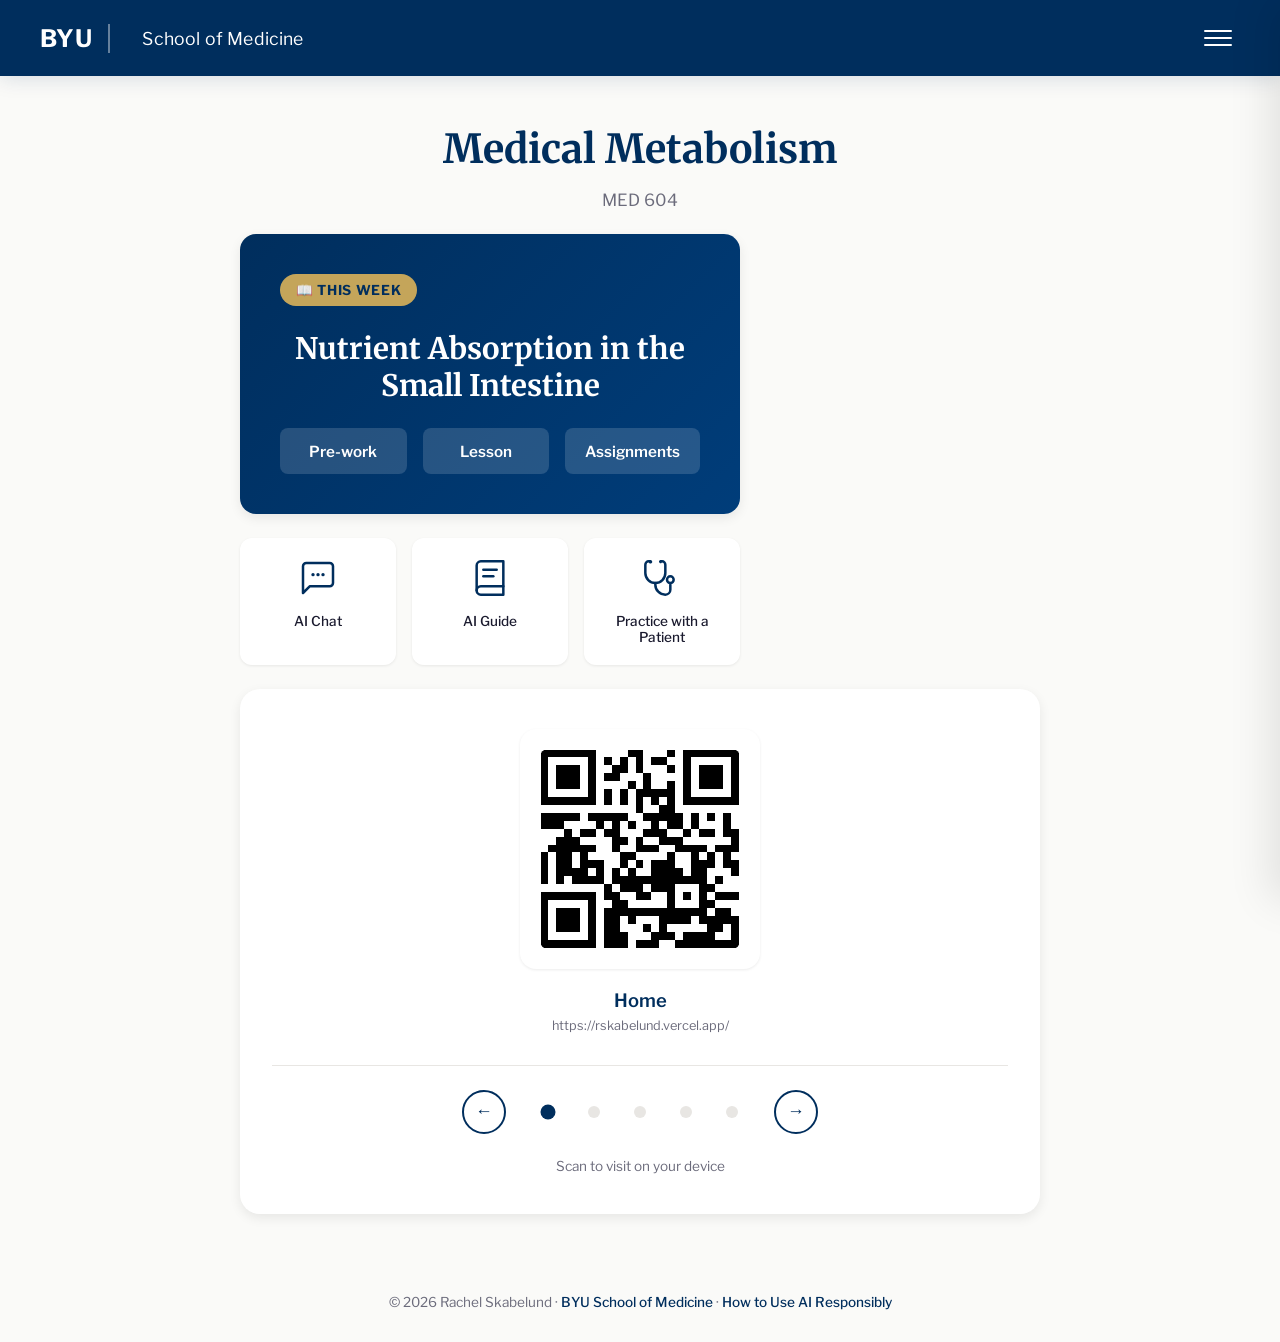
==== index.html @ 41495ac3 "Update QR codes to point to rskabelund.vercel.app" ====
<!DOCTYPE html>
<html lang="en">
<head>
    <meta charset="UTF-8">
    <meta name="viewport" content="width=device-width, initial-scale=1.0">
    <link rel="preconnect" href="https://fonts.googleapis.com">
    <link rel="preconnect" href="https://fonts.gstatic.com" crossorigin>
    <link href="https://fonts.googleapis.com/css2?family=Libre+Franklin:wght@400;500;600;700&family=Merriweather:wght@400;700&display=swap" rel="stylesheet">
    <title>MED 604 | BYU School of Medicine</title>
    <style>
        * {
            margin: 0;
            padding: 0;
            box-sizing: border-box;
        }
        
        :root {
            --byu-navy: #002E5D;
            --byu-navy-light: #003d7a;
            --byu-white: #FFFFFF;
            --gold: #C4A55A;

            --bg-cream: #FAFAF8;
            --bg-warm: #F5F4F2;
            --bg-light: #F5F4F2;
            --border-light: #e8e6e3;

            --text-primary: #1a1a2e;
            --text-secondary: #6b6b7b;
            --text-muted: #888;

            --accent: var(--byu-navy);
            --accent-light: #e8eef5;
            --cream: var(--bg-cream);
            --warm-gray: var(--bg-warm);
            --byu-light-gray: var(--bg-light);

            --shadow-sm: 0 1px 3px rgba(0, 0, 0, 0.08);
            --shadow-md: 0 4px 12px rgba(0, 0, 0, 0.08);
            --shadow-lg: 0 8px 30px rgba(0, 0, 0, 0.12);
            --shadow-hover: 0 12px 40px rgba(0, 0, 0, 0.15);

            --transition-fast: 0.15s ease;
            --transition-med: 0.25s ease;
            --transition-slow: 0.4s ease;

            --radius-sm: 8px;
            --radius-md: 12px;
            --radius-lg: 16px;

            --space-xs: 0.25rem;
            --space-sm: 0.5rem;
            --space-md: 1rem;
            --space-lg: 1.5rem;
            --space-xl: 2rem;

            --min-touch-target: 44px;
            --focus-ring: #C4A55A;
            --focus-shadow: 0 0 0 3px rgba(196, 165, 90, 0.32);
        }
        
        html {
            scroll-behavior: smooth;
        }
        
        body {
            font-family: 'Libre Franklin', -apple-system, BlinkMacSystemFont, sans-serif;
            min-height: 100vh;
            display: flex;
            flex-direction: column;
            background: var(--bg-cream);
            color: var(--text-primary);
            -webkit-font-smoothing: antialiased;
        }

        a:focus-visible,
        button:focus-visible,
        input:focus-visible,
        textarea:focus-visible,
        summary:focus-visible {
            outline: 3px solid var(--focus-ring);
            outline-offset: 2px;
            box-shadow: var(--focus-shadow);
        }
        
        /* Header */
        header {
            background: var(--byu-navy);
            padding: 1rem 2rem;
            position: sticky;
            top: 0;
            z-index: 100;
            box-shadow: 0 2px 20px rgba(0, 46, 93, 0.15);
        }
        
        .header-inner {
            max-width: 1200px;
            margin: 0 auto;
            display: flex;
            align-items: center;
            justify-content: space-between;
        }
        
        .header-brand {
            display: flex;
            align-items: center;
            gap: 1rem;
            min-height: var(--min-touch-target);
            text-decoration: none;
            transition: opacity var(--transition-fast);
        }
        
        .header-brand:hover {
            opacity: 0.9;
        }
        
        .header-brand:active {
            opacity: 0.8;
        }
        
        .logo-text {
            color: var(--byu-white);
            font-size: 1.5rem;
            font-weight: 700;
            letter-spacing: 0.02em;
            padding-right: 1rem;
            border-right: 2px solid rgba(255, 255, 255, 0.4);
            margin-right: 1rem;
        }
        
        .header-text {
            color: var(--byu-white);
            font-size: 1.1rem;
            font-weight: 400;
            letter-spacing: 0.01em;
        }
        
        .menu-toggle {
            display: flex;
            flex-direction: column;
            justify-content: center;
            gap: 5px;
            width: var(--min-touch-target);
            height: var(--min-touch-target);
            min-width: var(--min-touch-target);
            min-height: var(--min-touch-target);
            background: transparent;
            border: none;
            cursor: pointer;
            padding: 8px;
            border-radius: 6px;
            transition: background var(--transition-fast);
        }
        
        .menu-toggle:hover {
            background: rgba(255,255,255,0.1);
        }
        
        .menu-toggle span {
            width: 100%;
            height: 2px;
            background: var(--byu-white);
            border-radius: 2px;
            transition: all 0.3s cubic-bezier(0.68, -0.55, 0.265, 1.55);
            transform-origin: center;
        }
        
        .menu-toggle.active span:nth-child(1) {
            transform: rotate(45deg) translate(5px, 5px);
        }
        
        .menu-toggle.active span:nth-child(2) {
            opacity: 0;
            transform: scaleX(0);
        }
        
        .menu-toggle.active span:nth-child(3) {
            transform: rotate(-45deg) translate(5px, -5px);
        }
        
        /* Overlay */
        .overlay {
            position: fixed;
            top: 0;
            left: 0;
            width: 100%;
            height: 100%;
            background: rgba(0, 0, 0, 0);
            pointer-events: none;
            transition: background var(--transition-med);
            z-index: 998;
        }
        
        .overlay.active {
            background: rgba(0, 0, 0, 0.5);
            pointer-events: all;
        }
        
        /* Navigation Menu */
        .nav-menu {
            position: fixed;
            top: 0;
            right: 0;
            width: 300px;
            height: 100%;
            background: var(--byu-white);
            z-index: 999;
            transform: translateX(100%);
            transition: transform 0.35s cubic-bezier(0.32, 0.72, 0, 1);
            box-shadow: -10px 0 40px rgba(0, 0, 0, 0.1);
        }
        
        .nav-menu.active {
            transform: translateX(0);
        }
        
        .nav-menu ul {
            list-style: none;
            padding: 100px 0 0 0;
        }
        
        .nav-menu li {
            opacity: 0;
            transform: translateX(20px);
            transition: all 0.3s ease;
        }
        
        .nav-menu.active li {
            opacity: 1;
            transform: translateX(0);
        }
        
        .nav-menu.active li:nth-child(1) { transition-delay: 0.1s; }
        .nav-menu.active li:nth-child(2) { transition-delay: 0.15s; }
        .nav-menu.active li:nth-child(3) { transition-delay: 0.2s; }
        .nav-menu.active li:nth-child(4) { transition-delay: 0.25s; }
        .nav-menu.active li:nth-child(5) { transition-delay: 0.3s; }
        
        .nav-menu li a {
            display: flex;
            align-items: center;
            gap: 12px;
            min-height: var(--min-touch-target);
            padding: 1.25rem 2rem;
            color: var(--text-primary);
            text-decoration: none;
            font-weight: 500;
            font-size: 1.05rem;
            border-left: 3px solid transparent;
            transition: all var(--transition-fast);
        }
        
        .nav-menu li a:hover {
            background: var(--bg-warm);
            border-left-color: var(--byu-navy);
            padding-left: 2.25rem;
        }
        
        .nav-menu li a.active {
            background: var(--bg-warm);
            border-left-color: var(--gold);
            color: var(--byu-navy);
            font-weight: 600;
        }
        
        .nav-icon {
            display: inline-flex;
            align-items: center;
            justify-content: center;
            width: 24px;
            height: 24px;
            vertical-align: middle;
        }
        
        .nav-icon svg {
            width: 20px;
            height: 20px;
        }
        
        /* Main Content */
        main {
            flex: 1;
            display: flex;
            flex-direction: column;
            align-items: center;
            justify-content: center;
            padding: 3rem 1.5rem;
        }
        
        .container {
            max-width: 800px;
            width: 100%;
            text-align: center;
        }
        
        h1 {
            font-family: 'Merriweather', Georgia, serif;
            font-size: 2.5rem;
            font-weight: 700;
            color: var(--byu-navy);
            margin-bottom: 2rem;
            opacity: 0;
            transform: translateY(20px);
            animation: fadeUp 0.6s ease forwards;
        }
        
        @keyframes fadeUp {
            to {
                opacity: 1;
                transform: translateY(0);
            }
        }

        .intro-tagline {
            font-size: 1.05rem;
            color: var(--text-secondary);
            margin: -1rem 0 1.5rem;
            opacity: 0;
            transform: translateY(20px);
            animation: fadeUp 0.6s ease 0.1s forwards;
        }

        .primary-cta {
            display: inline-flex;
            align-items: center;
            justify-content: center;
            min-width: var(--min-touch-target);
            min-height: var(--min-touch-target);
            padding: 0.85rem 1.5rem;
            margin-top: 2rem;
            margin-bottom: 1.75rem;
            border-radius: 999px;
            background: var(--byu-navy);
            color: var(--byu-white);
            text-decoration: none;
            font-weight: 600;
            box-shadow: 0 6px 18px rgba(0, 46, 93, 0.24);
            transition: transform var(--transition-fast), box-shadow var(--transition-fast), background var(--transition-fast);
            opacity: 0;
            transform: translateY(20px);
            animation: fadeUp 0.6s ease 0.18s forwards;
        }

        .primary-cta:hover {
            background: var(--byu-navy-light);
            transform: translateY(-2px);
            box-shadow: 0 10px 24px rgba(0, 46, 93, 0.28);
        }

        /* QR Carousel */
        .qr-carousel {
            background: var(--byu-white);
            border-radius: 20px;
            padding: 2.5rem 2rem;
            box-shadow: var(--shadow-md);
            opacity: 0;
            transform: translateY(20px);
            animation: fadeUp 0.6s ease 0.2s forwards;
            transition: box-shadow var(--transition-med), transform var(--transition-med);
        }
        
        .qr-carousel:hover {
            box-shadow: var(--shadow-hover);
            transform: translateY(-4px);
        }
        
        .qr-display {
            position: relative;
            min-height: 300px;
            display: flex;
            flex-direction: column;
            align-items: center;
            justify-content: center;
        }
        
        .qr-slide {
            display: none;
            flex-direction: column;
            align-items: center;
            animation: slideIn 0.4s cubic-bezier(0.32, 0.72, 0, 1);
        }
        
        .qr-slide.active {
            display: flex;
        }
        
        @keyframes slideIn {
            from { 
                opacity: 0; 
                transform: scale(0.95) translateY(10px); 
            }
            to { 
                opacity: 1; 
                transform: scale(1) translateY(0); 
            }
        }
        
        .qr-code {
            background: white;
            padding: 1.25rem;
            border-radius: 16px;
            box-shadow: var(--shadow-sm);
            margin-bottom: 1.25rem;
            transition: transform var(--transition-fast), box-shadow var(--transition-fast);
        }
        
        .qr-code:hover {
            transform: scale(1.02);
            box-shadow: var(--shadow-md);
        }
        
        .qr-code img {
            display: block;
            border-radius: 8px;
        }
        
        .qr-label {
            font-size: 1.15rem;
            font-weight: 600;
            color: var(--byu-navy);
            margin-bottom: 0.35rem;
        }
        
        .qr-url {
            font-size: 0.8rem;
            color: var(--text-secondary);
            word-break: break-all;
        }
        
        /* Carousel Controls */
        .carousel-controls {
            display: flex;
            align-items: center;
            justify-content: center;
            gap: 1.25rem;
            margin-top: 2rem;
            padding-top: 1.5rem;
            border-top: 1px solid var(--border-light);
        }
        
        .carousel-btn {
            width: var(--min-touch-target);
            height: var(--min-touch-target);
            min-width: var(--min-touch-target);
            min-height: var(--min-touch-target);
            border-radius: 50%;
            border: 2px solid var(--byu-navy);
            background: transparent;
            color: var(--byu-navy);
            font-size: 1.1rem;
            cursor: pointer;
            display: flex;
            align-items: center;
            justify-content: center;
            transition: all var(--transition-fast);
        }
        
        .carousel-btn:hover {
            background: var(--byu-navy);
            color: white;
            transform: scale(1.08);
        }
        
        .carousel-btn:active {
            transform: scale(0.95);
        }
        
        .carousel-dots {
            display: flex;
            gap: 2px;
        }
        
        .carousel-dot {
            width: var(--min-touch-target);
            height: var(--min-touch-target);
            min-width: var(--min-touch-target);
            min-height: var(--min-touch-target);
            border-radius: 50%;
            border: none;
            background: transparent;
            cursor: pointer;
            padding: 0;
            display: inline-flex;
            align-items: center;
            justify-content: center;
            transition: transform var(--transition-fast);
        }

        .carousel-dot::before {
            content: '';
            width: 12px;
            height: 12px;
            border-radius: 50%;
            background: var(--border-light);
            transition: all var(--transition-fast);
        }
        
        .carousel-dot:hover::before {
            background: var(--text-secondary);
            transform: scale(1.15);
        }
        
        .carousel-dot.active::before {
            background: var(--byu-navy);
            transform: scale(1.25);
        }
        
        .scan-instruction {
            margin-top: 1.5rem;
            font-size: 0.85rem;
            color: var(--text-secondary);
        }
        
        /* This Week's Lesson */
        .lesson-feature {
            background: linear-gradient(135deg, var(--byu-navy) 0%, #003d7a 100%);
            border-radius: 16px;
            padding: 2.5rem;
            margin-top: 1.5rem;
            color: white;
            text-decoration: none;
            display: block;
            box-shadow: var(--shadow-md);
            transition: all var(--transition-fast);
            opacity: 0;
            transform: translateY(20px);
            animation: fadeUp 0.6s ease 0.2s forwards;
            width: 100%;
            max-width: 500px;
        }
        
        .lesson-feature:hover {
            transform: translateY(-4px);
            box-shadow: var(--shadow-hover);
        }
        
        .lesson-feature-header {
            display: flex;
            justify-content: space-between;
            align-items: flex-start;
            margin-bottom: 1.5rem;
        }
        
        .lesson-feature-badge {
            background: var(--gold);
            color: var(--byu-navy);
            padding: 0.5rem 1rem;
            border-radius: 50px;
            font-size: 0.85rem;
            font-weight: 700;
            text-transform: uppercase;
            letter-spacing: 0.05em;
        }
        
        .lesson-feature-qr {
            width: 70px;
            height: 70px;
            background: white;
            border-radius: 8px;
            padding: 4px;
            flex-shrink: 0;
        }
        
        .lesson-feature-qr img {
            width: 100%;
            height: 100%;
        }
        
        .lesson-feature-content h2 {
            font-family: 'Merriweather', Georgia, serif;
            font-size: 1.85rem;
            font-weight: 700;
            margin-bottom: 1.5rem;
        }
        
        .lesson-feature-cta {
            display: inline-flex;
            align-items: center;
            gap: 0.5rem;
            background: rgba(255, 255, 255, 0.15);
            padding: 0.85rem 1.25rem;
            border-radius: 8px;
            font-size: 0.95rem;
            font-weight: 600;
            transition: background var(--transition-fast);
        }
        
        .lesson-feature-links {
            display: flex;
            justify-content: space-between;
            gap: 1rem;
            margin-top: 1rem;
        }
        
        .lesson-feature-links .lesson-feature-cta {
            flex: 1;
            text-align: center;
            justify-content: center;
            color: white;
            text-decoration: none;
        }
        
        .lesson-feature-cta:hover {
            background: rgba(255, 255, 255, 0.25);
            text-decoration: none;
        }
        
        /* Quick Links */
        .quick-links {
            display: flex;
            justify-content: space-between;
            gap: 1rem;
            margin-top: 1.5rem;
            margin-bottom: 1.5rem;
            width: 100%;
            max-width: 500px;
            opacity: 0;
            transform: translateY(20px);
            animation: fadeUp 0.6s ease 0.4s forwards;
        }
        
        .quick-link {
            display: flex;
            flex-direction: column;
            align-items: center;
            gap: 0.5rem;
            padding: 1.25rem 1rem;
            background: var(--byu-white);
            border-radius: 12px;
            text-decoration: none;
            color: var(--text-primary);
            box-shadow: var(--shadow-sm);
            transition: all var(--transition-fast);
            flex: 1;
        }
        
        .quick-link:hover {
            box-shadow: var(--shadow-md);
            transform: translateY(-3px);
        }
        
        .quick-link:active {
            transform: translateY(0);
        }
        
        .quick-link-icon {
            font-size: 1.75rem;
        }
        
        .quick-link-label {
            font-size: 0.85rem;
            font-weight: 500;
        }
        
        /* Footer */
        footer {
            text-align: center;
            padding: 2rem;
            color: var(--text-secondary);
            font-size: 0.85rem;
            opacity: 0;
            animation: fadeUp 0.6s ease 0.6s forwards;
        }
        
        footer a {
            color: var(--byu-navy);
            text-decoration: none;
            font-weight: 500;
        }
        
        footer a:hover {
            text-decoration: underline;
        }

        @media (prefers-reduced-motion: reduce) {
            html {
                scroll-behavior: auto;
            }

            *, *::before, *::after {
                animation-duration: 0.01ms !important;
                animation-iteration-count: 1 !important;
                transition-duration: 0.01ms !important;
                scroll-behavior: auto !important;
            }

            .qr-carousel:hover,
            .quick-link:hover,
            .carousel-btn:hover,
            .primary-cta:hover {
                transform: none;
            }
        }
        
        /* Mobile */
        @media (max-width: 600px) {
            header {
                padding: 0.875rem 1.25rem;
            }
            
            .logo-text {
                font-size: 1.25rem;
                padding-right: 0.75rem;
                margin-right: 0.75rem;
            }
            
            .header-text {
                font-size: 0.9rem;
            }
            
            h1 {
                font-size: 1.85rem;
            }

            .intro-tagline {
                font-size: 0.95rem;
                margin-bottom: 1.25rem;
            }

            .primary-cta {
                width: 100%;
                margin-bottom: 1.25rem;
            }
            
            .qr-carousel {
                padding: 1.75rem 1.5rem;
                border-radius: 16px;
            }
            
            .nav-menu {
                width: 280px;
            }
            
            .quick-links {
                flex-wrap: wrap;
                gap: 1rem;
            }
        }
    </style>
    <link rel="stylesheet" href="nav.css">
</head>
<body>
    <div class="overlay" onclick="toggleMenu()"></div>
    
    <header>
        <div class="header-inner">
            <a href="index.html" class="header-brand">
                <span class="logo-text">BYU</span>
                <span class="header-text">School of Medicine</span>
            </a>
            <button class="menu-toggle" onclick="toggleMenu()" aria-label="Menu">
                <span></span>
                <span></span>
                <span></span>
            </button>
        </div>
    </header>
    
    <nav class="nav-menu">
        <ul>
            <li><a href="index.html" class="active"><span class="nav-icon"><svg viewBox="0 0 24 24" fill="none" stroke="#002E5D" stroke-width="1.5" stroke-linecap="round" stroke-linejoin="round"><path d="M3 9l9-7 9 7v11a2 2 0 0 1-2 2H5a2 2 0 0 1-2-2z"></path><polyline points="9 22 9 12 15 12 15 22"></polyline></svg></span> Home</a></li>
            <li><a href="lesson.html"><span class="nav-icon"><svg viewBox="0 0 24 24" fill="none" stroke="#002E5D" stroke-width="1.5" stroke-linecap="round" stroke-linejoin="round"><rect x="3" y="4" width="18" height="18" rx="2" ry="2"></rect><line x1="16" y1="2" x2="16" y2="6"></line><line x1="8" y1="2" x2="8" y2="6"></line><line x1="3" y1="10" x2="21" y2="10"></line></svg></span> This Week's Lesson</a></li>
            <li><a href="tutor.html"><span class="nav-icon"><svg viewBox="0 0 24 24" fill="none" stroke="#002E5D" stroke-width="1.5" stroke-linecap="round" stroke-linejoin="round"><path d="M4.8 2.3A.3.3 0 1 0 5 2H4a2 2 0 0 0-2 2v5a6 6 0 0 0 6 6v0a6 6 0 0 0 6-6V4a2 2 0 0 0-2-2h-1a.2.2 0 1 0 .3.3"></path><path d="M8 15v1a6 6 0 0 0 6 6v0a3 3 0 0 0 3-3v-3"></path><circle cx="17" cy="13" r="2"></circle></svg></span> Practice with a Patient</a></li>
            <li><a href="chat.html"><span class="nav-icon"><svg viewBox="0 0 24 24" fill="none" stroke="#002E5D" stroke-width="1.5" stroke-linecap="round" stroke-linejoin="round"><path d="M21 15a2 2 0 0 1-2 2H7l-4 4V5a2 2 0 0 1 2-2h14a2 2 0 0 1 2 2z"></path><circle cx="9" cy="10" r="1" fill="#002E5D" stroke="none"></circle><circle cx="12" cy="10" r="1" fill="#002E5D" stroke="none"></circle><circle cx="15" cy="10" r="1" fill="#002E5D" stroke="none"></circle></svg></span> AI Chat</a></li>
            <li><a href="ai-guide.html"><span class="nav-icon"><svg viewBox="0 0 24 24" fill="none" stroke="#002E5D" stroke-width="1.5" stroke-linecap="round" stroke-linejoin="round"><path d="M4 19.5A2.5 2.5 0 0 1 6.5 17H20"></path><path d="M6.5 2H20v20H6.5A2.5 2.5 0 0 1 4 19.5v-15A2.5 2.5 0 0 1 6.5 2z"></path><line x1="8" y1="7" x2="16" y2="7"></line><line x1="8" y1="11" x2="14" y2="11"></line></svg></span> AI Guide</a></li>
        </ul>
    </nav>
    
    <main>
        <div class="container">
            <h1>Medical Metabolism</h1>
            <p class="intro-tagline">MED 604</p>
            <div class="lesson-feature">
                <div class="lesson-feature-header">
                    <span class="lesson-feature-badge">📖 This Week</span>
                </div>
                <div class="lesson-feature-content">
                    <h2>Nutrient Absorption in the Small Intestine</h2>
                    <div class="lesson-feature-links">
                        <a href="lesson.html#prework" class="lesson-feature-cta">Pre-work</a>
                        <a href="lesson.html#lesson" class="lesson-feature-cta">Lesson</a>
                        <a href="lesson.html#assignments" class="lesson-feature-cta">Assignments</a>
                    </div>
                </div>
            </div>
            
            <div class="quick-links">
                <a href="chat.html" class="quick-link">
                    <span class="quick-link-icon">
                        <svg width="40" height="40" viewBox="0 0 24 24" fill="none" stroke="#002E5D" stroke-width="1.5" stroke-linecap="round" stroke-linejoin="round">
                            <path d="M21 15a2 2 0 0 1-2 2H7l-4 4V5a2 2 0 0 1 2-2h14a2 2 0 0 1 2 2z"></path>
                            <circle cx="9" cy="10" r="1" fill="#002E5D" stroke="none"></circle>
                            <circle cx="12" cy="10" r="1" fill="#002E5D" stroke="none"></circle>
                            <circle cx="15" cy="10" r="1" fill="#002E5D" stroke="none"></circle>
                        </svg>
                    </span>
                    <span class="quick-link-label">AI Chat</span>
                </a>
                <a href="ai-guide.html" class="quick-link">
                    <span class="quick-link-icon">
                        <svg width="40" height="40" viewBox="0 0 24 24" fill="none" stroke="#002E5D" stroke-width="1.5" stroke-linecap="round" stroke-linejoin="round">
                            <path d="M4 19.5A2.5 2.5 0 0 1 6.5 17H20"></path>
                            <path d="M6.5 2H20v20H6.5A2.5 2.5 0 0 1 4 19.5v-15A2.5 2.5 0 0 1 6.5 2z"></path>
                            <line x1="8" y1="7" x2="16" y2="7"></line>
                            <line x1="8" y1="11" x2="14" y2="11"></line>
                        </svg>
                    </span>
                    <span class="quick-link-label">AI Guide</span>
                </a>
                <a href="tutor.html" class="quick-link">
                    <span class="quick-link-icon">
                        <svg width="40" height="40" viewBox="0 0 24 24" fill="none" stroke="#002E5D" stroke-width="1.5" stroke-linecap="round" stroke-linejoin="round">
                            <path d="M4.8 2.3A.3.3 0 1 0 5 2H4a2 2 0 0 0-2 2v5a6 6 0 0 0 6 6v0a6 6 0 0 0 6-6V4a2 2 0 0 0-2-2h-1a.2.2 0 1 0 .3.3"></path>
                            <path d="M8 15v1a6 6 0 0 0 6 6v0a3 3 0 0 0 3-3v-3"></path>
                            <circle cx="17" cy="13" r="2"></circle>
                        </svg>
                    </span>
                    <span class="quick-link-label">Practice with a Patient</span>
                </a>
            </div>
            
            <div class="qr-carousel">
                <div class="qr-display" id="qrDisplay">
                    <!-- QR slides generated by JS -->
                </div>
                
                <div class="carousel-controls">
                    <button class="carousel-btn" onclick="prevSlide()" aria-label="Previous">←</button>
                    <div class="carousel-dots" id="carouselDots"></div>
                    <button class="carousel-btn" onclick="nextSlide()" aria-label="Next">→</button>
                </div>
                
                <p class="scan-instruction">Scan to visit on your device</p>
            </div>
        </div>
    </main>
    
    <footer>
        &copy; 2026 Rachel Skabelund · <a href="https://byu.edu">BYU School of Medicine</a> · <a href="ai-guide.html#responsible-use">How to Use AI Responsibly</a>
    </footer>
    
    <script>
        function toggleMenu() {
            document.querySelector('.menu-toggle').classList.toggle('active');
            document.querySelector('.nav-menu').classList.toggle('active');
            document.querySelector('.overlay').classList.toggle('active');
            document.body.style.overflow = document.body.style.overflow === 'hidden' ? '' : 'hidden';
        }
        
        // Close menu on escape
        document.addEventListener('keydown', (e) => {
            if (e.key === 'Escape') {
                document.querySelector('.menu-toggle').classList.remove('active');
                document.querySelector('.nav-menu').classList.remove('active');
                document.querySelector('.overlay').classList.remove('active');
                document.body.style.overflow = '';
            }
        });
        
        // QR Carousel
        const pages = [
            { name: 'Home', url: 'https://rskabelund.vercel.app/', qr: 'images/qr-home.png' },
            { name: "This Week's Lesson", url: 'https://rskabelund.vercel.app/lesson.html', qr: 'images/qr-lesson.png' },
            { name: 'Practice with a Patient', url: 'https://rskabelund.vercel.app/tutor.html', qr: 'images/qr-tutor.png' },
            { name: 'AI Chat', url: 'https://rskabelund.vercel.app/chat.html', qr: 'images/qr-chat.png' },
            { name: 'AI Guide', url: 'https://rskabelund.vercel.app/ai-guide.html', qr: 'images/qr-guide.png' }
        ];
        
        let currentSlide = 0;
        
        function initCarousel() {
            const display = document.getElementById('qrDisplay');
            const dotsContainer = document.getElementById('carouselDots');
            
            pages.forEach((page, i) => {
                const slide = document.createElement('div');
                slide.className = 'qr-slide' + (i === 0 ? ' active' : '');
                slide.innerHTML = `
                    <div class="qr-code">
                        <img src="${page.qr}" alt="QR code for ${page.name}" width="200" height="200">
                    </div>
                    <div class="qr-label">${page.name}</div>
                    <div class="qr-url">${page.url}</div>
                `;
                display.appendChild(slide);
                
                const dot = document.createElement('button');
                dot.className = 'carousel-dot' + (i === 0 ? ' active' : '');
                dot.onclick = () => goToSlide(i);
                dot.setAttribute('aria-label', `Go to ${page.name}`);
                dotsContainer.appendChild(dot);
            });
        }
        
        function goToSlide(index) {
            const slides = document.querySelectorAll('.qr-slide');
            const dots = document.querySelectorAll('.carousel-dot');
            
            slides[currentSlide].classList.remove('active');
            dots[currentSlide].classList.remove('active');
            
            currentSlide = index;
            if (currentSlide >= slides.length) currentSlide = 0;
            if (currentSlide < 0) currentSlide = slides.length - 1;
            
            slides[currentSlide].classList.add('active');
            dots[currentSlide].classList.add('active');
        }
        
        function nextSlide() { goToSlide(currentSlide + 1); }
        function prevSlide() { goToSlide(currentSlide - 1); }
        
        // Keyboard nav
        document.addEventListener('keydown', (e) => {
            if (e.key === 'ArrowRight') nextSlide();
            if (e.key === 'ArrowLeft') prevSlide();
        });
        
        // Touch swipe
        let touchStartX = 0;
        const carousel = document.querySelector('.qr-carousel');
        carousel.addEventListener('touchstart', e => touchStartX = e.touches[0].clientX, { passive: true });
        carousel.addEventListener('touchend', e => {
            const diff = touchStartX - e.changedTouches[0].clientX;
            if (Math.abs(diff) > 50) diff > 0 ? nextSlide() : prevSlide();
        }, { passive: true });
        
        // Auto-advance every 5s (pause on hover); disable for reduced motion users
        const prefersReducedMotion = window.matchMedia('(prefers-reduced-motion: reduce)');
        let autoAdvance;

        function startAutoAdvance() {
            if (prefersReducedMotion.matches) return;
            clearInterval(autoAdvance);
            autoAdvance = setInterval(nextSlide, 5000);
        }

        function stopAutoAdvance() {
            clearInterval(autoAdvance);
        }

        carousel.addEventListener('mouseenter', stopAutoAdvance);
        carousel.addEventListener('mouseleave', startAutoAdvance);
        prefersReducedMotion.addEventListener('change', () => {
            if (prefersReducedMotion.matches) {
                stopAutoAdvance();
            } else {
                startAutoAdvance();
            }
        });
        
        initCarousel();
        startAutoAdvance();
    </script>
    <script src="auth.js"></script>
</body>
</html>
---- nav.css ----
/* Shared Navigation Styles */

.menu-toggle {
    display: flex;
    flex-direction: column;
    justify-content: center;
    gap: 5px;
    width: var(--min-touch-target);
    height: var(--min-touch-target);
    min-width: var(--min-touch-target);
    min-height: var(--min-touch-target);
    background: transparent;
    border: none;
    cursor: pointer;
    padding: 8px;
    border-radius: 6px;
    transition: background var(--transition-fast);
}

.menu-toggle:hover {
    background: rgba(255,255,255,0.1);
}

.menu-toggle span {
    width: 100%;
    height: 2px;
    background: var(--byu-white);
    border-radius: 2px;
    transition: all 0.3s cubic-bezier(0.68, -0.55, 0.265, 1.55);
    transform-origin: center;
}

.menu-toggle.active span:nth-child(1) {
    transform: rotate(45deg) translate(5px, 5px);
}

.menu-toggle.active span:nth-child(2) {
    opacity: 0;
    transform: scaleX(0);
}

.menu-toggle.active span:nth-child(3) {
    transform: rotate(-45deg) translate(5px, -5px);
}

/* Overlay */
.overlay {
    position: fixed;
    top: 0;
    left: 0;
    width: 100%;
    height: 100%;
    background: rgba(0, 0, 0, 0);
    pointer-events: none;
    transition: background var(--transition-med);
    z-index: 998;
}

.overlay.active {
    background: rgba(0, 0, 0, 0.5);
    pointer-events: all;
}

/* Navigation Menu */
.nav-menu {
    position: fixed;
    top: 0;
    right: 0;
    width: 300px;
    height: 100%;
    background: var(--byu-white);
    z-index: 999;
    transform: translateX(100%);
    transition: transform 0.35s cubic-bezier(0.32, 0.72, 0, 1);
    box-shadow: -10px 0 40px rgba(0, 0, 0, 0.1);
}

.nav-menu.active {
    transform: translateX(0);
}

.nav-menu ul {
    list-style: none;
    padding: 100px 0 0 0;
}

.nav-menu li {
    opacity: 0;
    transform: translateX(20px);
    transition: all 0.3s ease;
}

.nav-menu.active li {
    opacity: 1;
    transform: translateX(0);
}

.nav-menu.active li:nth-child(1) { transition-delay: 0.1s; }
.nav-menu.active li:nth-child(2) { transition-delay: 0.15s; }
.nav-menu.active li:nth-child(3) { transition-delay: 0.2s; }
.nav-menu.active li:nth-child(4) { transition-delay: 0.25s; }
.nav-menu.active li:nth-child(5) { transition-delay: 0.3s; }
.nav-menu.active li:nth-child(6) { transition-delay: 0.35s; }

.nav-menu li a {
    display: flex;
    align-items: center;
    gap: 12px;
    min-height: var(--min-touch-target);
    padding: 1.25rem 2rem;
    color: var(--text-primary);
    text-decoration: none;
    font-weight: 500;
    font-size: 1.05rem;
    border-left: 3px solid transparent;
    transition: all var(--transition-fast);
}

.nav-menu li a:hover {
    background: var(--bg-warm);
    border-left-color: var(--byu-navy);
    padding-left: 2.25rem;
}

.nav-menu li a.active {
    background: var(--bg-warm);
    border-left-color: var(--gold);
    color: var(--byu-navy);
    font-weight: 600;
}

.nav-icon {
    display: inline-flex;
    align-items: center;
    justify-content: center;
    width: 24px;
    height: 24px;
    vertical-align: middle;
}

.nav-icon svg {
    width: 20px;
    height: 20px;
}

/* Responsive adjustments */
@media (max-width: 480px) {
    .nav-menu {
        width: 100%;
    }
}
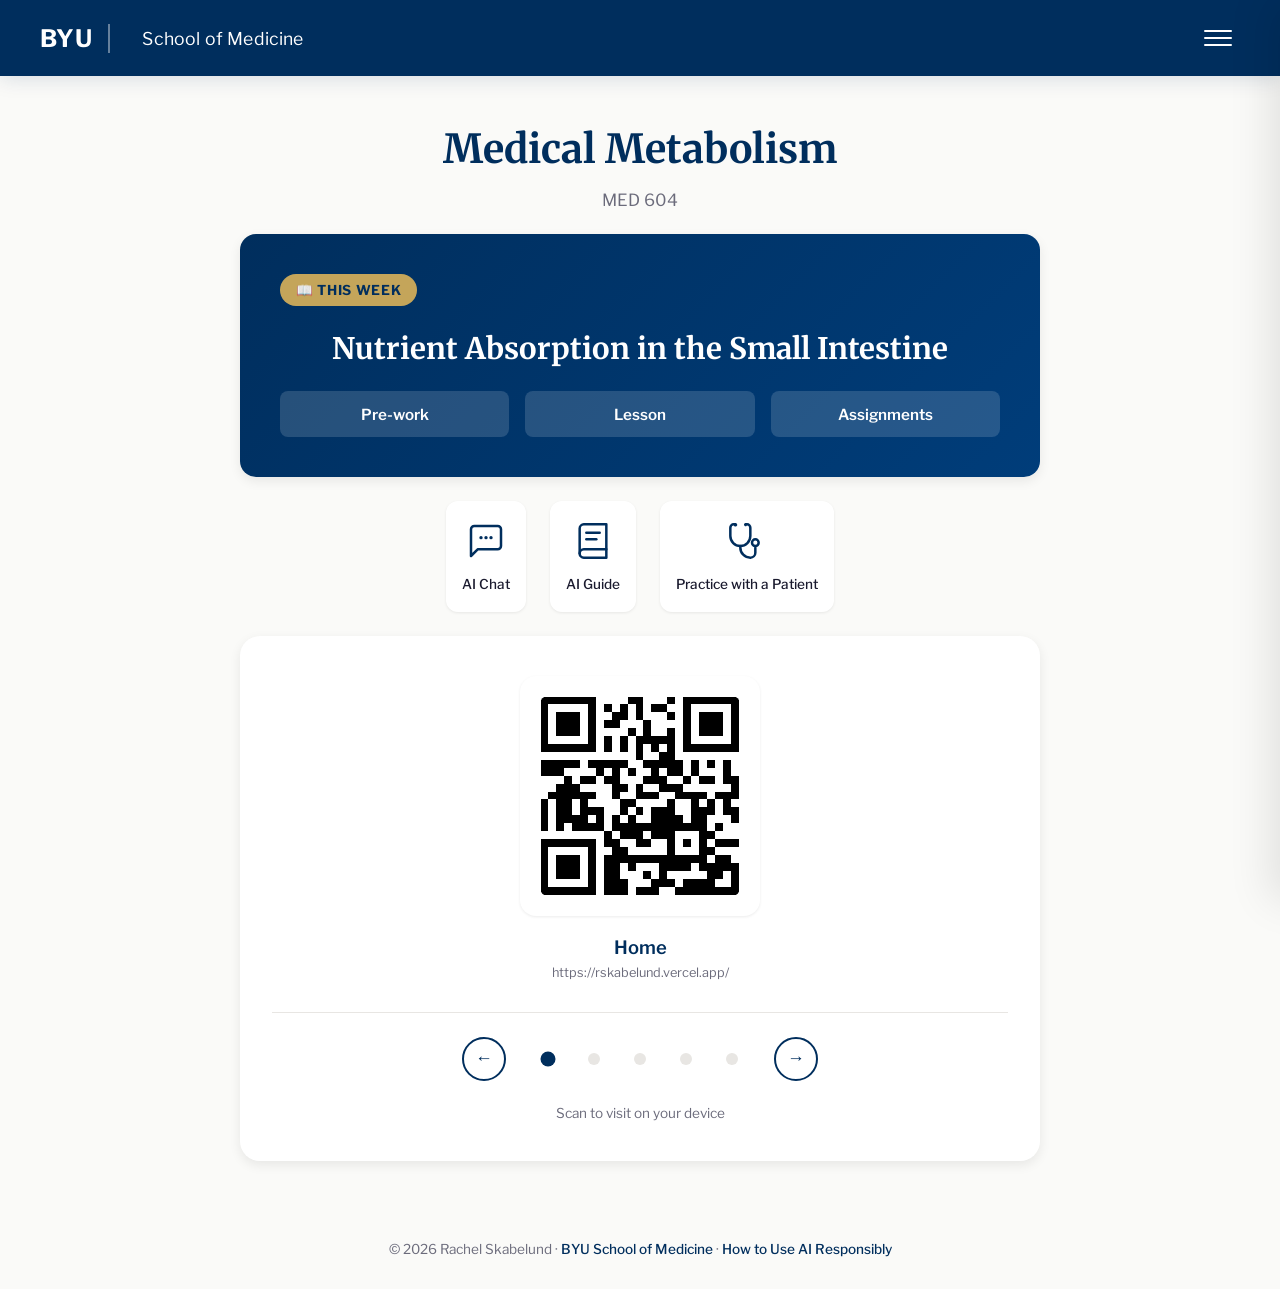
==== commit 6c403e85: "Revert lesson panel width, keep taller height" ====
--- a/index.html
+++ b/index.html
@@ -525,8 +525,6 @@
             opacity: 0;
             transform: translateY(20px);
             animation: fadeUp 0.6s ease 0.2s forwards;
-            width: 100%;
-            max-width: 500px;
         }
         
         .lesson-feature:hover {
@@ -608,12 +606,10 @@
         /* Quick Links */
         .quick-links {
             display: flex;
-            justify-content: space-between;
-            gap: 1rem;
+            justify-content: center;
+            gap: 1.5rem;
             margin-top: 1.5rem;
             margin-bottom: 1.5rem;
-            width: 100%;
-            max-width: 500px;
             opacity: 0;
             transform: translateY(20px);
             animation: fadeUp 0.6s ease 0.4s forwards;
@@ -631,7 +627,6 @@
             color: var(--text-primary);
             box-shadow: var(--shadow-sm);
             transition: all var(--transition-fast);
-            flex: 1;
         }
         
         .quick-link:hover {
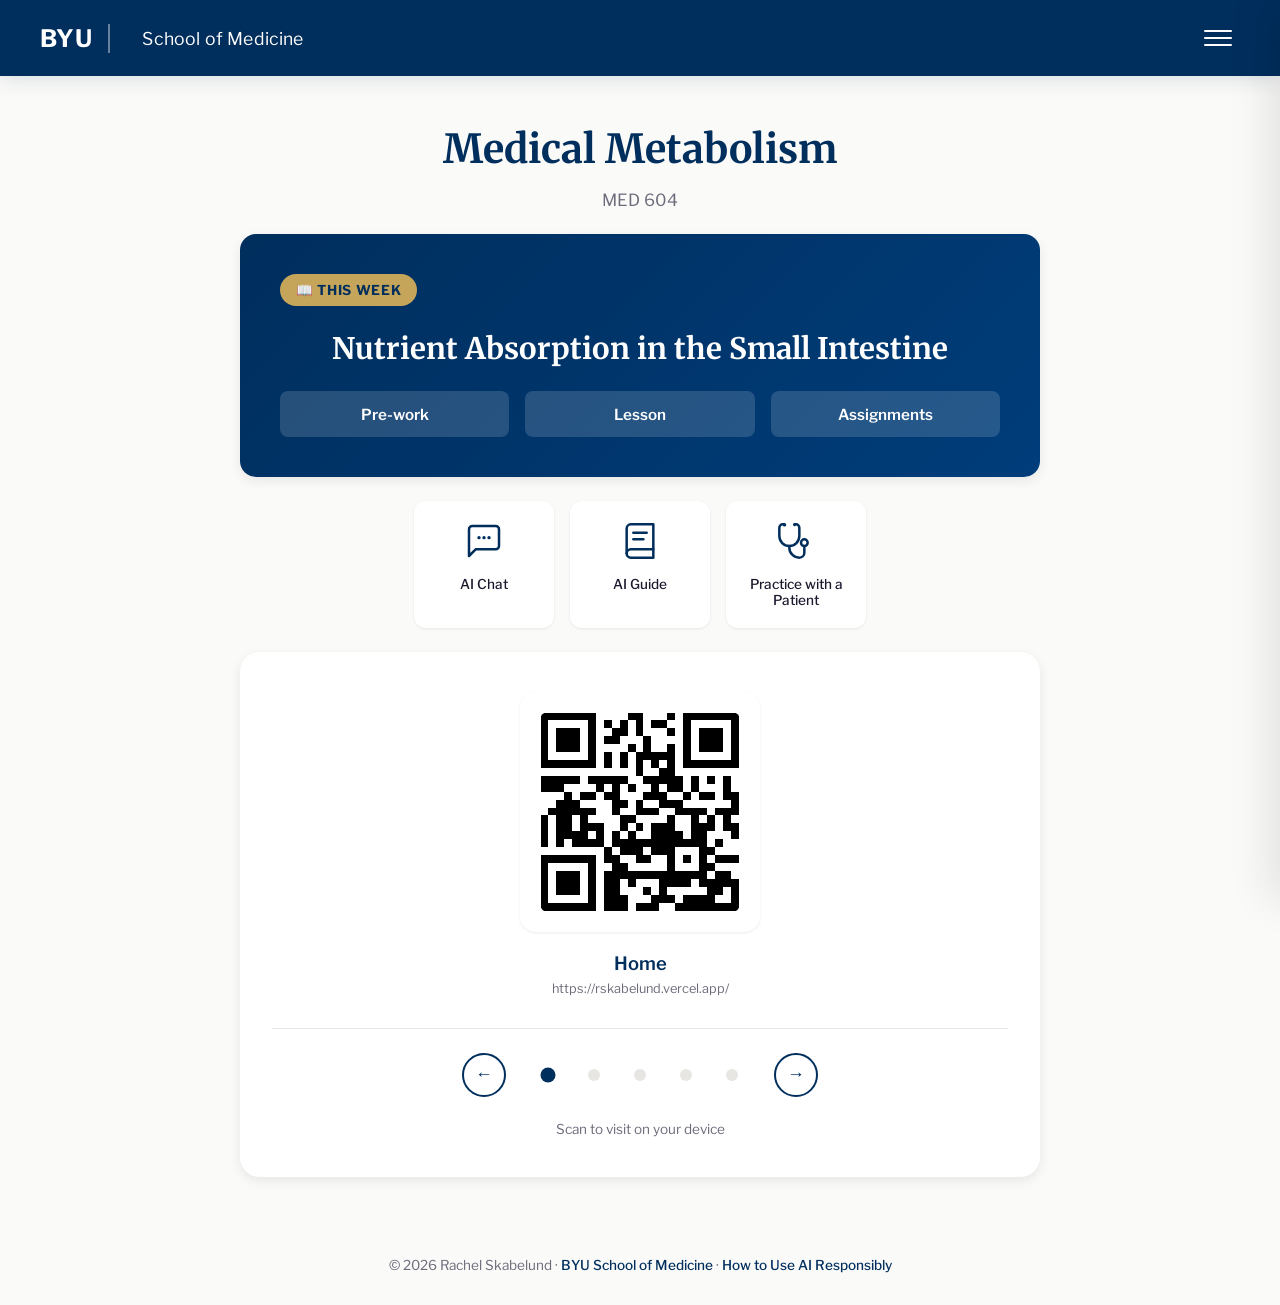
==== commit a3c68243: "Quick links: same width, evenly spaced, centered" ====
--- a/index.html
+++ b/index.html
@@ -607,12 +607,16 @@
         .quick-links {
             display: flex;
             justify-content: center;
-            gap: 1.5rem;
+            gap: 1rem;
             margin-top: 1.5rem;
             margin-bottom: 1.5rem;
             opacity: 0;
             transform: translateY(20px);
             animation: fadeUp 0.6s ease 0.4s forwards;
+        }
+        
+        .quick-links .quick-link {
+            width: 140px;
         }
         
         .quick-link {
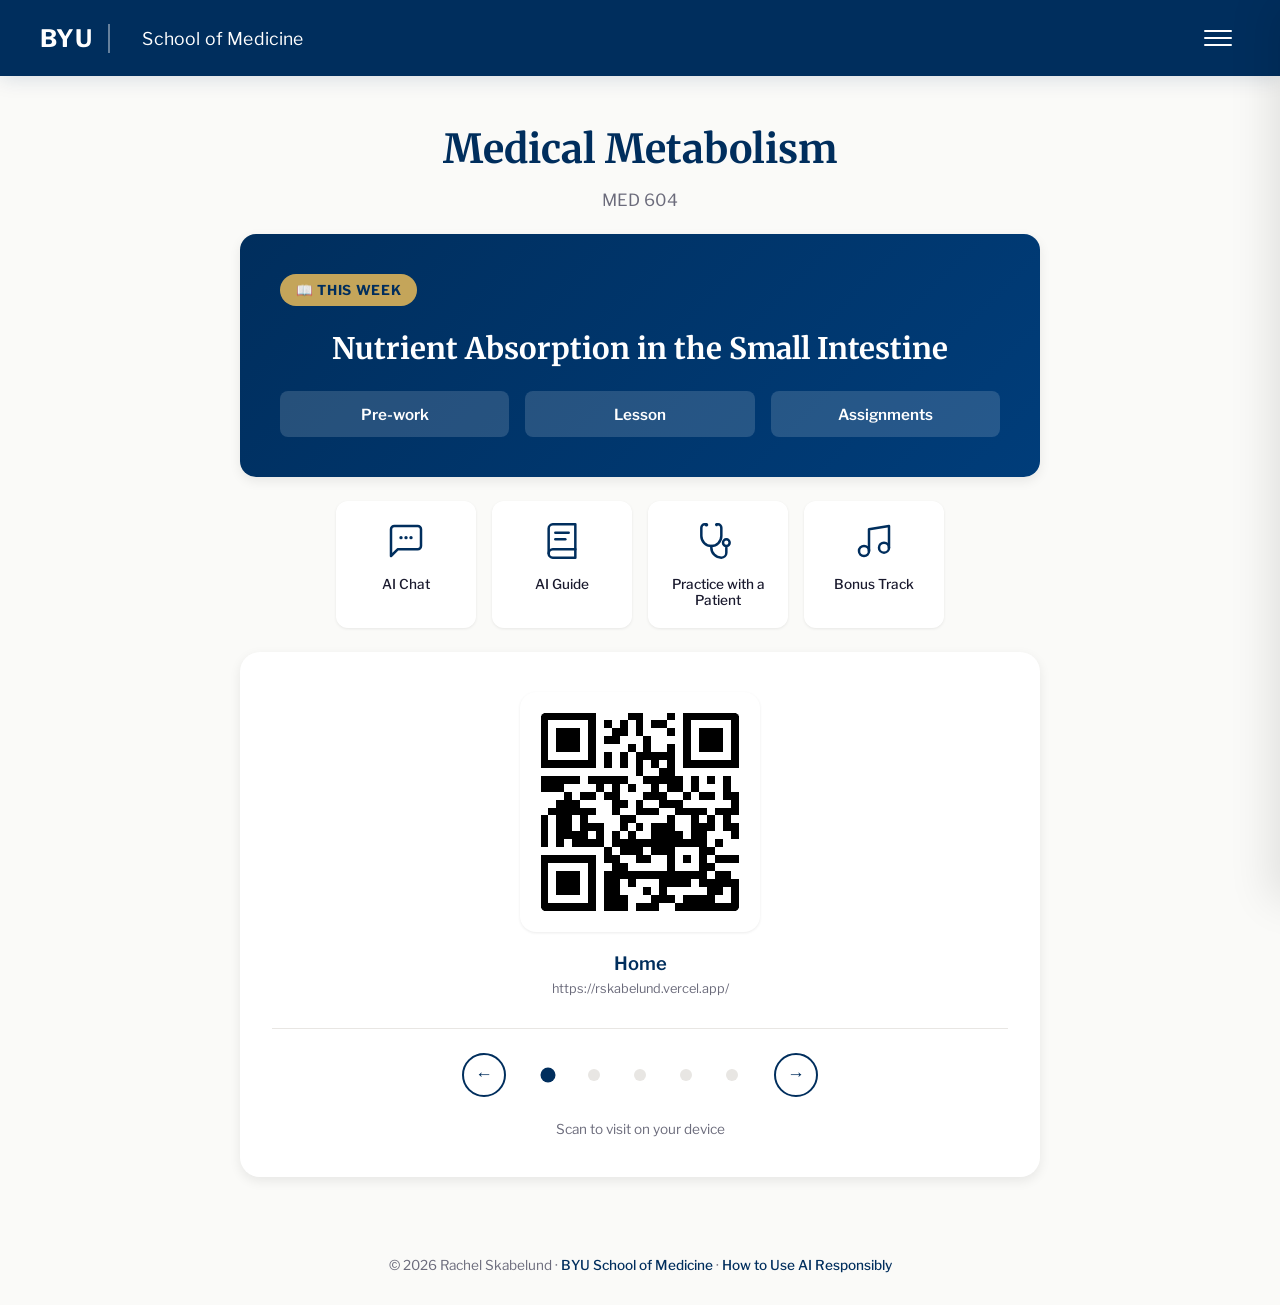
==== commit be83b086: "Add Bonus Track music link to quick links" ====
--- a/index.html
+++ b/index.html
@@ -733,6 +733,20 @@
             .quick-links {
                 flex-wrap: wrap;
                 gap: 1rem;
+            }
+            
+            .lesson-feature-links {
+                gap: 0.5rem;
+            }
+            
+            .lesson-feature-links .lesson-feature-cta {
+                padding: 0.6rem 0.5rem;
+                font-size: 0.85rem;
+                white-space: nowrap;
+            }
+            
+            .lesson-feature {
+                padding: 1.25rem;
             }
         }
     </style>
@@ -816,6 +830,16 @@
                     </span>
                     <span class="quick-link-label">Practice with a Patient</span>
                 </a>
+                <a href="https://www.mureka.ai/song-detail/8xMiPh2u9z1DxMuVgkU9GD?is_from_share=1" target="_blank" class="quick-link">
+                    <span class="quick-link-icon">
+                        <svg width="40" height="40" viewBox="0 0 24 24" fill="none" stroke="#002E5D" stroke-width="1.5" stroke-linecap="round" stroke-linejoin="round">
+                            <path d="M9 18V5l12-2v13"></path>
+                            <circle cx="6" cy="18" r="3"></circle>
+                            <circle cx="18" cy="16" r="3"></circle>
+                        </svg>
+                    </span>
+                    <span class="quick-link-label">Bonus Track</span>
+                </a>
             </div>
             
             <div class="qr-carousel">
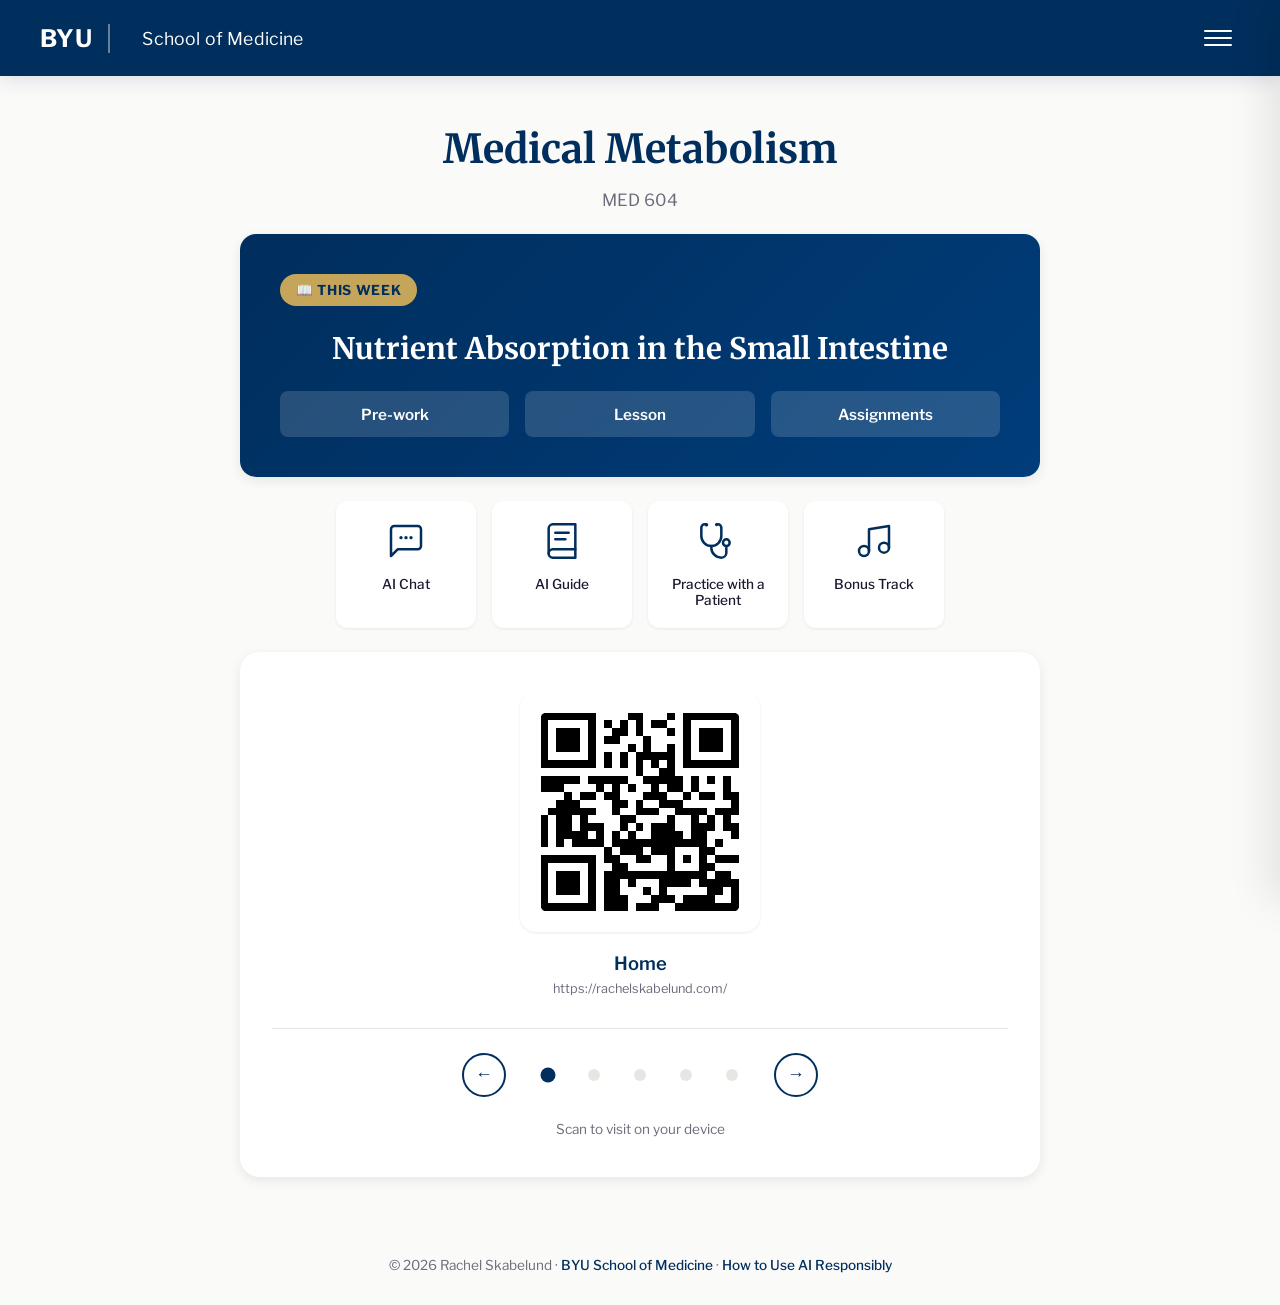
==== commit 969b019d: "Update QR carousel URLs to rachelskabelund.com" ====
--- a/index.html
+++ b/index.html
@@ -882,11 +882,11 @@
         
         // QR Carousel
         const pages = [
-            { name: 'Home', url: 'https://rskabelund.vercel.app/', qr: 'images/qr-home.png' },
-            { name: "This Week's Lesson", url: 'https://rskabelund.vercel.app/lesson.html', qr: 'images/qr-lesson.png' },
-            { name: 'Practice with a Patient', url: 'https://rskabelund.vercel.app/tutor.html', qr: 'images/qr-tutor.png' },
-            { name: 'AI Chat', url: 'https://rskabelund.vercel.app/chat.html', qr: 'images/qr-chat.png' },
-            { name: 'AI Guide', url: 'https://rskabelund.vercel.app/ai-guide.html', qr: 'images/qr-guide.png' }
+            { name: 'Home', url: 'https://rachelskabelund.com/', qr: 'images/qr-home.png' },
+            { name: "This Week's Lesson", url: 'https://rachelskabelund.com/lesson.html', qr: 'images/qr-lesson.png' },
+            { name: 'Practice with a Patient', url: 'https://rachelskabelund.com/tutor.html', qr: 'images/qr-tutor.png' },
+            { name: 'AI Chat', url: 'https://rachelskabelund.com/chat.html', qr: 'images/qr-chat.png' },
+            { name: 'AI Guide', url: 'https://rachelskabelund.com/ai-guide.html', qr: 'images/qr-guide.png' }
         ];
         
         let currentSlide = 0;
